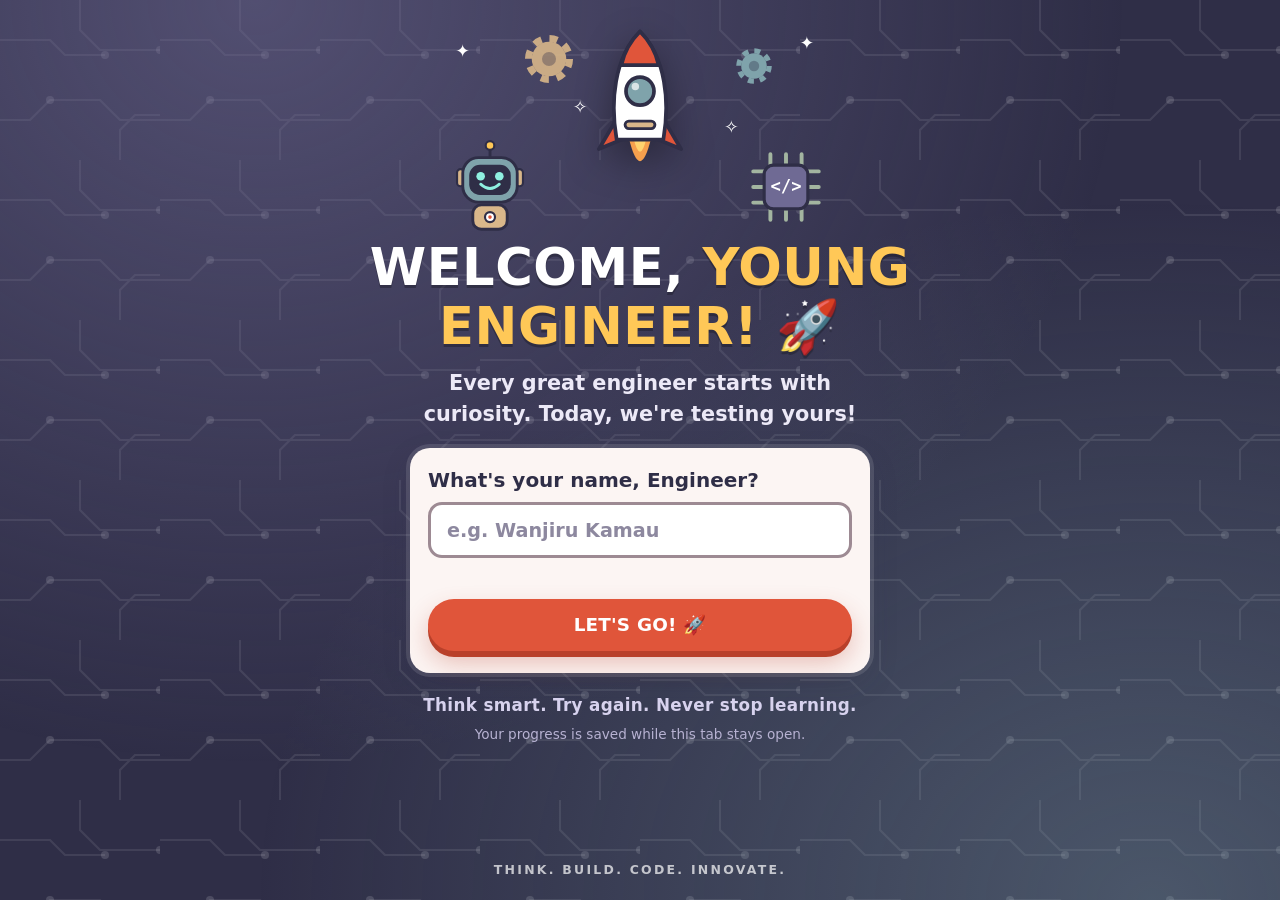
==== index.html @ 8635da1a "App here we go" ====
<!DOCTYPE html>
<html lang="en">
<head>
  <meta charset="utf-8">
  <meta name="viewport" content="width=device-width, initial-scale=1">
  <title>Young Engineers – The Code Quest</title>
  <meta name="description" content="Young Engineers: The Code Quest. An interactive coding adventure for Grade 7 students at West Nairobi School.">
  <meta name="theme-color" content="#2f2e47">
  <link rel="icon" type="image/svg+xml" href="assets/images/favicon.svg">
  <link rel="stylesheet" href="css/style.css">
</head>
<body data-view="welcome">
  <a class="skip-link" href="#main">Skip to the quest</a>

  <!-- Decorative background (hidden from screen readers) -->
  <div class="bg-decor" aria-hidden="true"></div>

  <header id="topbar" class="topbar" hidden></header>

  <main id="main" tabindex="-1">
    <div id="screen" class="screen"></div>
  </main>

  <footer class="site-foot">
    <span>THINK.</span> <span>BUILD.</span> <span>CODE.</span> <span>INNOVATE.</span>
  </footer>

  <div id="confetti" class="confetti" aria-hidden="true"></div>

  <noscript>
    <div class="noscript">The Code Quest needs JavaScript to run. Please turn it on in your browser and reload the page.</div>
  </noscript>

  <script src="js/questions.js" charset="utf-8"></script>
  <script src="js/quiz-engine.js" charset="utf-8"></script>
  <script src="js/art.js" charset="utf-8"></script>
  <script src="js/app.js" charset="utf-8"></script>
</body>
</html>
---- css/style.css ----
/* ==========================================================================
   Young Engineers – The Code Quest
   Design system: palette taken from the teacher's lesson slides
   (slate, dusty purple, gold, teal, sage, mauve on cream) plus a coral
   accent for calls to action.
   ========================================================================== */

:root {
  --ink: #2f2e47;
  --ink-soft: #4a4868;
  --purple: #6f6a94;
  --gold: #d9b78a;
  --teal: #7fa3ab;
  --sage: #a3b5a0;
  --mauve: #9d8a93;
  --cream: #fcf5f3;
  --white: #ffffff;

  --coral: #e0553a;
  --coral-dark: #b9402a;
  --sun: #ffc857;

  --good: #1b7f55;
  --good-bg: #e3f5ec;
  --good-line: #7fcfa6;
  --bad: #b3372f;
  --bad-bg: #fdeceb;
  --bad-line: #efb3ae;
  --hint: #7a4e00;
  --hint-bg: #fff3d1;
  --hint-line: #f2cf75;
  --info-bg: #ece9f7;
  --info-line: #c4bde6;

  --radius: 20px;
  --radius-sm: 14px;
  --shadow: 0 10px 30px rgba(47, 46, 71, 0.13);
  --shadow-sm: 0 4px 12px rgba(47, 46, 71, 0.12);

  --font: system-ui, -apple-system, "Segoe UI", Roboto, "Helvetica Neue", Arial, sans-serif;
  --font-display: "Trebuchet MS", "Segoe UI", system-ui, -apple-system, Roboto, Arial, sans-serif;
  --font-code: ui-monospace, "Cascadia Code", "SF Mono", Consolas, Menlo, "Liberation Mono", monospace;

  --circuit-light: url("data:image/svg+xml,%3Csvg xmlns='http://www.w3.org/2000/svg' width='160' height='160' viewBox='0 0 160 160'%3E%3Cg fill='none' stroke='%232f2e47' stroke-opacity='.06' stroke-width='2'%3E%3Cpath d='M0 40h50l15 15h40M80 0v30l20 20h60M0 120h30l20-20h50l20 20h40M120 160v-30l15-15h25'/%3E%3C/g%3E%3Cg fill='%232f2e47' fill-opacity='.08'%3E%3Ccircle cx='105' cy='55' r='4'/%3E%3Ccircle cx='50' cy='100' r='4'/%3E%3Ccircle cx='160' cy='50' r='4'/%3E%3C/g%3E%3C/svg%3E");
  --circuit-dark: url("data:image/svg+xml,%3Csvg xmlns='http://www.w3.org/2000/svg' width='160' height='160' viewBox='0 0 160 160'%3E%3Cg fill='none' stroke='%23ffffff' stroke-opacity='.09' stroke-width='2'%3E%3Cpath d='M0 40h50l15 15h40M80 0v30l20 20h60M0 120h30l20-20h50l20 20h40M120 160v-30l15-15h25'/%3E%3C/g%3E%3Cg fill='%23ffffff' fill-opacity='.14'%3E%3Ccircle cx='105' cy='55' r='4'/%3E%3Ccircle cx='50' cy='100' r='4'/%3E%3Ccircle cx='160' cy='50' r='4'/%3E%3C/g%3E%3C/svg%3E");
}

*, *::before, *::after { box-sizing: border-box; }

html { -webkit-text-size-adjust: 100%; }

body {
  margin: 0;
  min-height: 100vh;
  min-height: 100dvh;
  display: flex;
  flex-direction: column;
  font-family: var(--font);
  font-size: 1.05rem;
  line-height: 1.5;
  color: var(--ink);
  background: var(--cream);
  transition: background-color 0.4s ease;
}

body[data-view="welcome"] { background: var(--ink); color: var(--white); }

.bg-decor {
  position: fixed;
  inset: 0;
  z-index: 0;
  pointer-events: none;
  background-image: var(--circuit-light);
  background-size: 160px 160px;
}
body[data-view="welcome"] .bg-decor {
  background-image:
    radial-gradient(ellipse at 20% 0%, rgba(111, 106, 148, 0.55), transparent 60%),
    radial-gradient(ellipse at 90% 100%, rgba(127, 163, 171, 0.35), transparent 55%),
    var(--circuit-dark);
  background-size: auto, auto, 160px 160px;
}

h1, h2, h3 { font-family: var(--font-display); line-height: 1.15; margin: 0; }

:focus-visible { outline: 4px solid var(--sun); outline-offset: 3px; border-radius: 8px; }
body:not([data-view="welcome"]) :focus-visible { outline-color: var(--coral); }
main:focus { outline: none; }

.skip-link {
  position: absolute; left: 12px; top: -60px; z-index: 100;
  background: var(--white); color: var(--ink); padding: 10px 16px; border-radius: 10px; font-weight: 700;
}
.skip-link:focus { top: 12px; }

.screen {
  position: relative; z-index: 1;
  width: 100%;
  max-width: 760px;
  margin: 0 auto;
  padding: 18px 16px 28px;
}
main { flex: 1 0 auto; position: relative; z-index: 1; }

.screen-enter { animation: screenIn 0.4s ease both; }
@keyframes screenIn { from { opacity: 0; transform: translateY(14px); } to { opacity: 1; transform: none; } }

.site-foot {
  position: relative; z-index: 1;
  text-align: center; padding: 14px 12px 20px;
  font-family: var(--font-display); font-weight: 800; font-size: 0.78rem; letter-spacing: 0.18em;
  color: var(--purple);
}
.site-foot span:nth-child(2) { color: var(--teal); }
.site-foot span:nth-child(3) { color: var(--gold); }
.site-foot span:nth-child(4) { color: var(--mauve); }
body[data-view="welcome"] .site-foot span { color: rgba(255, 255, 255, 0.7); }

.noscript { position: relative; z-index: 5; padding: 20px; background: var(--sun); color: var(--ink); font-weight: 700; text-align: center; }

/* ---------- Buttons ---------- */
.btn {
  display: inline-flex; align-items: center; justify-content: center; gap: 0.5em;
  min-height: 52px; padding: 12px 26px;
  border: 0; border-radius: 999px;
  font: 800 1.15rem/1.1 var(--font-display);
  letter-spacing: 0.01em;
  cursor: pointer;
  color: var(--white); background: var(--coral);
  box-shadow: 0 6px 0 var(--coral-dark), 0 12px 24px rgba(185, 64, 42, 0.3);
  transition: transform 0.12s ease, box-shadow 0.12s ease, filter 0.2s;
  -webkit-tap-highlight-color: transparent;
}
.btn:hover:not(:disabled) { filter: brightness(1.06); }
.btn:active:not(:disabled) { transform: translateY(4px); box-shadow: 0 2px 0 var(--coral-dark), 0 6px 12px rgba(185, 64, 42, 0.3); }
.btn:disabled { background: #cfc9d6; color: #6c6880; box-shadow: 0 6px 0 #b4adbf; cursor: not-allowed; }
.btn--teal { background: var(--purple); box-shadow: 0 6px 0 #4b4770, 0 12px 24px rgba(75, 71, 112, 0.3); }
.btn--teal:active:not(:disabled) { box-shadow: 0 2px 0 #4b4770, 0 6px 12px rgba(75, 71, 112, 0.3); }
.btn--block { width: 100%; }
.btn--small { min-height: 40px; padding: 8px 16px; font-size: 0.95rem; box-shadow: 0 4px 0 var(--coral-dark); }
.btn--ghost {
  background: transparent; color: var(--ink-soft); box-shadow: none; border: 2px solid var(--mauve);
}
.btn--ghost:hover:not(:disabled) { background: rgba(157, 138, 147, 0.15); filter: none; }
.btn--ghost:active:not(:disabled) { transform: none; box-shadow: none; }

/* ---------- Top bar ---------- */
.topbar {
  position: sticky; top: 0; z-index: 20;
  background: rgba(252, 245, 243, 0.94);
  backdrop-filter: blur(8px);
  -webkit-backdrop-filter: blur(8px);
  border-bottom: 2px solid rgba(111, 106, 148, 0.18);
}
.topbar__inner { max-width: 760px; margin: 0 auto; padding: 10px 16px 12px; }
.topbar__row { display: flex; align-items: center; gap: 10px; }
.brand { display: flex; align-items: center; gap: 8px; font-family: var(--font-display); font-weight: 900; line-height: 1; }
.brand .art-brand { width: 38px; height: 38px; flex: none; }
.brand__text { display: flex; flex-direction: column; font-size: 0.82rem; letter-spacing: 0.08em; color: var(--ink); }
.brand__text small { font-size: 0.6rem; letter-spacing: 0.14em; color: var(--purple); font-weight: 800; margin-top: 3px; }
.topbar__spacer { flex: 1; }
.chip-name {
  max-width: 42vw; overflow: hidden; text-overflow: ellipsis; white-space: nowrap;
  background: var(--info-bg); border: 2px solid var(--info-line); color: var(--ink);
  border-radius: 999px; padding: 4px 12px; font-weight: 800; font-size: 0.9rem;
}
.topbar .btn--ghost { min-height: 36px; padding: 4px 12px; font-size: 0.85rem; border-width: 2px; }

.steps { list-style: none; display: grid; grid-template-columns: repeat(4, 1fr); gap: 8px; margin: 12px 0 0; padding: 0; }
.step { min-width: 0; }
.step__label {
  display: flex; align-items: center; gap: 6px; margin-bottom: 5px;
  font-size: 0.74rem; font-weight: 800; color: var(--ink-soft); white-space: nowrap; overflow: hidden;
}
.step__num {
  flex: none; width: 22px; height: 22px; border-radius: 50%;
  display: grid; place-items: center; font-size: 0.75rem;
  background: #e7e1ea; color: var(--ink-soft);
}
.step__title { overflow: hidden; text-overflow: ellipsis; display: none; }
.step.is-done .step__num { background: var(--good); color: #fff; }
.step.is-current .step__num { background: var(--coral); color: #fff; }
.step.is-current .step__label { color: var(--ink); }
.step__bar { height: 8px; border-radius: 99px; background: #e7e1ea; overflow: hidden; }
.step__fill { display: block; height: 100%; width: 0; border-radius: 99px; background: linear-gradient(90deg, var(--teal), var(--purple)); transition: width 0.6s cubic-bezier(.3, .9, .3, 1); }
.step.is-done .step__fill { background: linear-gradient(90deg, var(--sage), var(--good)); }
@media (min-width: 620px) { .step__title { display: inline; } }

/* ---------- Welcome ---------- */
.welcome { text-align: center; padding-top: 6px; }
.welcome__scene { position: relative; height: 210px; margin: 0 auto 4px; max-width: 420px; }
.welcome__scene .art-rocket { position: absolute; left: 50%; top: 0; width: 112px; margin-left: -56px; animation: rocketBob 3.2s ease-in-out infinite; filter: drop-shadow(0 10px 18px rgba(0, 0, 0, 0.35)); }
.welcome__scene .art-robot { position: absolute; left: 4%; bottom: 0; width: 86px; animation: bob 3.6s ease-in-out infinite; }
.welcome__scene .art-chip { position: absolute; right: 6%; bottom: 8px; width: 78px; animation: bob 4.2s ease-in-out infinite reverse; }
.welcome__scene .gear-a { position: absolute; left: 22%; top: 8px; width: 54px; opacity: 0.9; animation: spin 14s linear infinite; }
.welcome__scene .gear-b { position: absolute; right: 18%; top: 22px; width: 40px; animation: spin 10s linear infinite reverse; }
.welcome__scene .star { position: absolute; font-size: 1.1rem; animation: twinkle 2.4s ease-in-out infinite; }

.welcome h1 { font-size: clamp(2rem, 8.4vw, 3.2rem); font-weight: 900; letter-spacing: 0.01em; text-shadow: 0 3px 0 rgba(0, 0, 0, 0.25); }
.welcome h1 .hl { color: var(--sun); }
.welcome__lead { font-size: clamp(1.05rem, 3.6vw, 1.3rem); margin: 12px auto 18px; max-width: 30ch; color: #ece9f7; font-weight: 600; }

.name-card {
  background: var(--cream); color: var(--ink);
  border-radius: var(--radius); padding: 20px 18px 22px;
  max-width: 460px; margin: 0 auto;
  box-shadow: var(--shadow), 0 0 0 4px rgba(255, 255, 255, 0.12);
  text-align: left;
}
.name-card label { display: block; font: 900 1.25rem/1.2 var(--font-display); margin-bottom: 10px; }
.name-card input {
  width: 100%; min-height: 56px; padding: 10px 16px;
  font: 700 1.2rem var(--font);
  color: var(--ink); background: var(--white);
  border: 3px solid var(--mauve); border-radius: var(--radius-sm);
  transition: border-color 0.2s, box-shadow 0.2s;
}
.name-card input::placeholder { color: #8d889f; font-weight: 600; }
.name-card input:focus { outline: none; border-color: var(--purple); box-shadow: 0 0 0 5px rgba(111, 106, 148, 0.25); }
.name-card input[aria-invalid="true"] { border-color: var(--bad); background: var(--bad-bg); }
.name-card .field-error { min-height: 1.5em; margin: 8px 2px 10px; color: var(--bad); font-weight: 800; font-size: 0.95rem; }
.shake { animation: shake 0.4s ease; }
@keyframes shake { 20%, 60% { transform: translateX(-8px); } 40%, 80% { transform: translateX(8px); } }
.welcome__tag { margin: 20px 0 0; font-weight: 800; letter-spacing: 0.02em; color: #d7d2ee; }
.welcome__note { margin: 6px 0 0; font-size: 0.85rem; color: #b7b2d2; }

/* ---------- Question card ---------- */
.page-head { display: flex; align-items: center; gap: 12px; margin: 4px 0 14px; }
.page-head__icon { font-size: 2rem; flex: none; width: 54px; height: 54px; display: grid; place-items: center; border-radius: 16px; background: var(--white); box-shadow: var(--shadow-sm); }
.page-head__section { font-size: 0.78rem; font-weight: 900; letter-spacing: 0.12em; color: var(--purple); text-transform: uppercase; }
.page-head__title { font-size: 1.35rem; font-weight: 900; }

.card {
  background: var(--white); border-radius: var(--radius); box-shadow: var(--shadow);
  padding: 20px 18px 22px; border: 2px solid rgba(111, 106, 148, 0.12);
}
.card__meta { display: flex; align-items: center; justify-content: space-between; gap: 10px; flex-wrap: wrap; margin-bottom: 12px; }
.concept {
  background: var(--info-bg); color: var(--ink); border: 2px solid var(--info-line);
  border-radius: 999px; padding: 3px 12px; font-weight: 800; font-size: 0.85rem;
}
.qcount { font-weight: 800; color: var(--ink-soft); font-size: 0.9rem; }
.prompt { font-size: clamp(1.2rem, 4.4vw, 1.5rem); font-weight: 900; margin-bottom: 14px; }

.code {
  margin: 0 0 16px; padding: 14px 16px; border-radius: var(--radius-sm);
  background: var(--ink); color: #e9fbf7; border-left: 6px solid var(--teal);
  font: 600 1.05rem/1.55 var(--font-code); overflow-x: auto; white-space: pre; tab-size: 4;
}

.options { display: grid; gap: 10px; margin: 0 0 14px; padding: 0; border: 0; }
.opt {
  position: relative; display: flex; align-items: center; gap: 12px; text-align: left; width: 100%;
  min-height: 58px; padding: 10px 14px;
  font: 700 1.05rem/1.35 var(--font); color: var(--ink);
  background: var(--cream); border: 3px solid #d9d2df; border-radius: var(--radius-sm);
  cursor: pointer; transition: transform 0.12s ease, border-color 0.15s, background-color 0.15s, box-shadow 0.15s;
  -webkit-tap-highlight-color: transparent;
}
.opt--code .opt__text { font-family: var(--font-code); font-weight: 700; font-size: 1rem; word-break: break-word; }
.opt__badge {
  flex: none; width: 34px; height: 34px; border-radius: 10px; display: grid; place-items: center;
  font: 900 1rem var(--font-display); background: #e7e1ea; color: var(--ink-soft);
  transition: background-color 0.15s, color 0.15s;
}
.opt__text { flex: 1; min-width: 0; }
.opt__mark { flex: none; font-size: 1.25rem; font-weight: 900; }
.opt:hover:not(:disabled):not(.is-selected) { border-color: var(--purple); background: #f5f1fa; transform: translateY(-1px); }
.opt.is-selected { border-color: var(--purple); background: var(--info-bg); box-shadow: 0 0 0 4px rgba(111, 106, 148, 0.22); }
.opt.is-selected .opt__badge { background: var(--purple); color: #fff; }
.opt.is-tried { border-color: var(--bad-line); background: var(--bad-bg); color: #7d5552; cursor: not-allowed; }
.opt.is-tried .opt__text { text-decoration: line-through; text-decoration-thickness: 2px; }
.opt.is-tried .opt__badge { background: var(--bad); color: #fff; }
.opt.is-tried .opt__mark { color: var(--bad); }
.opt.is-correct { border-color: var(--good); background: var(--good-bg); box-shadow: 0 0 0 4px rgba(27, 127, 85, 0.2); }
.opt.is-correct .opt__badge { background: var(--good); color: #fff; }
.opt.is-correct .opt__mark { color: var(--good); }
.opt.is-dim { opacity: 0.55; cursor: default; }
.opt:disabled { cursor: default; }
.opt.pop { animation: pop 0.45s ease; }
@keyframes pop { 40% { transform: scale(1.03); } 100% { transform: scale(1); } }

.tries { display: flex; align-items: center; gap: 8px; margin: 0 0 12px; font-size: 0.88rem; font-weight: 800; color: var(--ink-soft); }
.tries__dots { display: inline-flex; gap: 6px; }
.tries__dot { width: 16px; height: 16px; border-radius: 50%; background: #e7e1ea; border: 2px solid #cfc7d6; }
.tries__dot.is-used { background: var(--bad); border-color: var(--bad); }
.tries__dot.is-won { background: var(--good); border-color: var(--good); }

.feedback { margin: 0 0 14px; }
.fb {
  display: grid; grid-template-columns: 62px 1fr; gap: 12px; align-items: start;
  border-radius: var(--radius-sm); padding: 12px 14px; border: 3px solid;
  animation: fbIn 0.35s ease both;
}
@keyframes fbIn { from { opacity: 0; transform: translateY(8px) scale(0.98); } to { opacity: 1; transform: none; } }
.fb .art-robot { width: 58px; height: auto; }
.fb--good { background: var(--good-bg); border-color: var(--good-line); }
.fb--hint { background: var(--hint-bg); border-color: var(--hint-line); }
.fb--reveal { background: var(--info-bg); border-color: var(--info-line); }
.fb--warn { background: var(--hint-bg); border-color: var(--hint-line); grid-template-columns: 1fr; }
.fb__msg { font: 900 1.15rem/1.25 var(--font-display); margin: 2px 0 6px; }
.fb--good .fb__msg { color: var(--good); }
.fb--hint .fb__msg, .fb--warn .fb__msg { color: var(--hint); }
.fb--reveal .fb__msg { color: var(--ink); }
.fb p { margin: 6px 0 0; font-size: 1rem; }
.fb__label { display: block; font-weight: 900; font-size: 0.78rem; letter-spacing: 0.08em; text-transform: uppercase; color: var(--ink-soft); margin-top: 8px; }
.fb code, .answer-line code { font-family: var(--font-code); font-weight: 700; background: rgba(47, 46, 71, 0.08); padding: 1px 6px; border-radius: 6px; }
.answer-line { font-weight: 800; }

.actions { display: flex; justify-content: flex-end; }
.actions .btn { min-width: 220px; }
@media (max-width: 520px) { .actions .btn { width: 100%; min-width: 0; } }

/* ---------- Page results & final ---------- */
.result { text-align: center; padding-top: 6px; }
.result__stage { position: relative; display: grid; place-items: center; margin: 4px auto 6px; width: 100%; max-width: 340px; }
.ring { position: relative; width: 190px; height: 190px; }
.ring svg { width: 100%; height: 100%; transform: rotate(-90deg); }
.ring__track { fill: none; stroke: #e7e1ea; stroke-width: 14; }
.ring__value { fill: none; stroke: var(--coral); stroke-width: 14; stroke-linecap: round; transition: stroke-dashoffset 1.3s cubic-bezier(.25, .9, .3, 1); }
.ring--perfect .ring__value { stroke: var(--good); }
.ring--keepgoing .ring__value { stroke: var(--purple); }
.ring__num {
  position: absolute; inset: 0; display: grid; place-content: center; text-align: center;
  font: 900 3.2rem/1 var(--font-display); color: var(--ink);
}
.ring__num small { display: block; font-size: 1.05rem; font-weight: 800; color: var(--ink-soft); margin-top: 4px; }
.result__mascot { position: absolute; right: -6px; bottom: -6px; width: 84px; }
.result__mascot.art-rocket, .result__mascot .art-rocket { width: 70px; }
.result h2 { font-size: clamp(1.5rem, 6vw, 2.2rem); font-weight: 900; margin: 14px 0 6px; }
.result h2.is-perfect { color: var(--good); }
.result__sub { margin: 0 auto 18px; max-width: 34ch; color: var(--ink-soft); font-weight: 600; }

.recap { list-style: none; margin: 0 auto 20px; padding: 0; max-width: 460px; display: grid; gap: 8px; text-align: left; }
.recap li { display: flex; align-items: center; gap: 10px; background: var(--white); border-radius: 12px; padding: 8px 12px; box-shadow: var(--shadow-sm); font-weight: 700; }
.recap__icon { flex: none; font-size: 1.15rem; }
.recap__concept { flex: 1; min-width: 0; }
.recap__tag { flex: none; font-size: 0.78rem; font-weight: 800; padding: 2px 10px; border-radius: 99px; }
.recap__tag--good { background: var(--good-bg); color: var(--good); }
.recap__tag--learn { background: var(--info-bg); color: var(--ink); }
.result .btn { margin-top: 4px; }

.final__headline { font-size: clamp(1.7rem, 7vw, 2.6rem); font-weight: 900; margin: 6px 0 4px; word-break: break-word; }
.final__headline .nm { color: var(--coral); }
.final__sub { font-size: 1.15rem; font-weight: 700; color: var(--ink-soft); margin: 0 0 8px; }
.final__stats { display: flex; justify-content: center; gap: 14px; flex-wrap: wrap; margin: 6px 0 18px; }
.stat { background: var(--white); border-radius: var(--radius-sm); padding: 10px 20px; box-shadow: var(--shadow-sm); min-width: 120px; }
.stat b { display: block; font: 900 1.9rem/1.1 var(--font-display); color: var(--ink); }
.stat span { font-weight: 800; font-size: 0.82rem; color: var(--ink-soft); letter-spacing: 0.05em; text-transform: uppercase; }
.pagebars { list-style: none; margin: 0 auto 16px; padding: 0; max-width: 500px; display: grid; gap: 10px; text-align: left; }
.pagebars li { background: var(--white); border-radius: 14px; padding: 10px 14px 12px; box-shadow: var(--shadow-sm); }
.pagebars__top { display: flex; justify-content: space-between; gap: 10px; font-weight: 800; margin-bottom: 6px; }
.pagebars__top small { display: block; font-size: 0.72rem; letter-spacing: 0.1em; color: var(--purple); }
.pagebars__score { font: 900 1.2rem var(--font-display); white-space: nowrap; }
.pagebars__bar { height: 12px; border-radius: 99px; background: #e7e1ea; overflow: hidden; }
.pagebars__bar span { display: block; height: 100%; width: 0; border-radius: 99px; background: linear-gradient(90deg, var(--teal), var(--purple)); transition: width 1.1s cubic-bezier(.25, .9, .3, 1); }
.final__message { background: var(--info-bg); border: 3px solid var(--info-line); border-radius: var(--radius-sm); padding: 14px 16px; max-width: 500px; margin: 0 auto 14px; font-weight: 700; }
.final__note { max-width: 500px; margin: 0 auto 18px; font-size: 0.92rem; color: var(--ink-soft); background: var(--hint-bg); border: 2px dashed var(--hint-line); border-radius: 12px; padding: 10px 14px; }
.final__btns { display: flex; justify-content: center; gap: 12px; flex-wrap: wrap; }

/* ---------- Confetti (CSS only, light on low-powered devices) ---------- */
.confetti { position: fixed; inset: 0; z-index: 60; pointer-events: none; overflow: hidden; }
.confetti i {
  position: absolute; top: -24px; display: block; will-change: transform, opacity;
  animation: fall linear forwards;
}
@keyframes fall {
  0% { transform: translate3d(0, 0, 0) rotate(0deg); opacity: 1; }
  85% { opacity: 1; }
  100% { transform: translate3d(var(--drift, 0px), 108vh, 0) rotate(var(--spin, 540deg)); opacity: 0; }
}
.launch {
  position: fixed; left: 50%; bottom: -200px; z-index: 61; width: 90px; margin-left: -45px; pointer-events: none;
  animation: launch 2.2s ease-in forwards;
}
@keyframes launch { 0% { transform: translateY(0) scale(0.9); } 20% { transform: translateY(-30px) scale(1); } 100% { transform: translateY(-130vh) scale(1.15); } }

/* ---------- Mascot / decor animations ---------- */
@keyframes bob { 0%, 100% { transform: translateY(0); } 50% { transform: translateY(-9px); } }
@keyframes rocketBob { 0%, 100% { transform: translateY(0) rotate(-3deg); } 50% { transform: translateY(-12px) rotate(3deg); } }
@keyframes spin { to { transform: rotate(360deg); } }
@keyframes twinkle { 0%, 100% { opacity: 0.25; transform: scale(0.8); } 50% { opacity: 1; transform: scale(1.15); } }
.rocket-flame { transform-origin: 60px 122px; animation: flame 0.3s ease-in-out infinite alternate; }
@keyframes flame { from { transform: scaleY(0.85); } to { transform: scaleY(1.15); } }
.robot-antenna { animation: blink 1.6s ease-in-out infinite; }
@keyframes blink { 50% { fill: #e0553a; } }
.bounce { animation: bob 1.2s ease-in-out infinite; }
.wiggle { animation: wiggle 0.9s ease-in-out infinite; transform-origin: 50% 90%; }
@keyframes wiggle { 0%, 100% { transform: rotate(-6deg); } 50% { transform: rotate(6deg); } }

/* ---------- Small screens ---------- */
@media (max-width: 380px) {
  .screen { padding-left: 12px; padding-right: 12px; }
  .card { padding: 16px 14px 18px; }
  .brand__text small { display: none; }
  .welcome__scene { height: 190px; }
}

/* ---------- Respect "reduce motion" settings ---------- */
@media (prefers-reduced-motion: reduce) {
  *, *::before, *::after { animation-duration: 0.01ms !important; animation-iteration-count: 1 !important; transition-duration: 0.01ms !important; }
  .confetti, .launch { display: none; }
}

/* ---------- Utilities added for accessibility and notices ---------- */
.sr-only {
  position: absolute; width: 1px; height: 1px; margin: -1px; padding: 0; overflow: hidden;
  clip: rect(0, 0, 0, 0); white-space: nowrap; border: 0;
}
.toast {
  position: fixed; left: 50%; top: 14px; z-index: 80; transform: translateX(-50%);
  max-width: calc(100vw - 24px); padding: 10px 18px; border-radius: 999px;
  background: var(--ink); color: #fff; font-weight: 800; box-shadow: var(--shadow);
  animation: toastIn 0.35s ease both;
}
.toast--out { opacity: 0; transition: opacity 0.5s ease; }
@keyframes toastIn { from { opacity: 0; transform: translate(-50%, -12px); } to { opacity: 1; transform: translate(-50%, 0); } }

/* ---------- Layout polish ---------- */
.page-head__section { margin-bottom: 3px; }
.chip-name { max-width: 46vw; }
@media (min-width: 480px) { .chip-name::before { content: "🧑‍💻 "; } }

/* Phones: logo mark only in the top bar so the student's full name fits */
.chip-name { flex: 0 1 auto; min-width: 0; }
@media (max-width: 459px) {
  .brand__text {
    position: absolute; width: 1px; height: 1px; overflow: hidden;
    clip: rect(0, 0, 0, 0); white-space: nowrap; /* still read by screen readers */
  }
  .chip-name { max-width: none; }
  .topbar__spacer { flex: 1 1 0; }
}
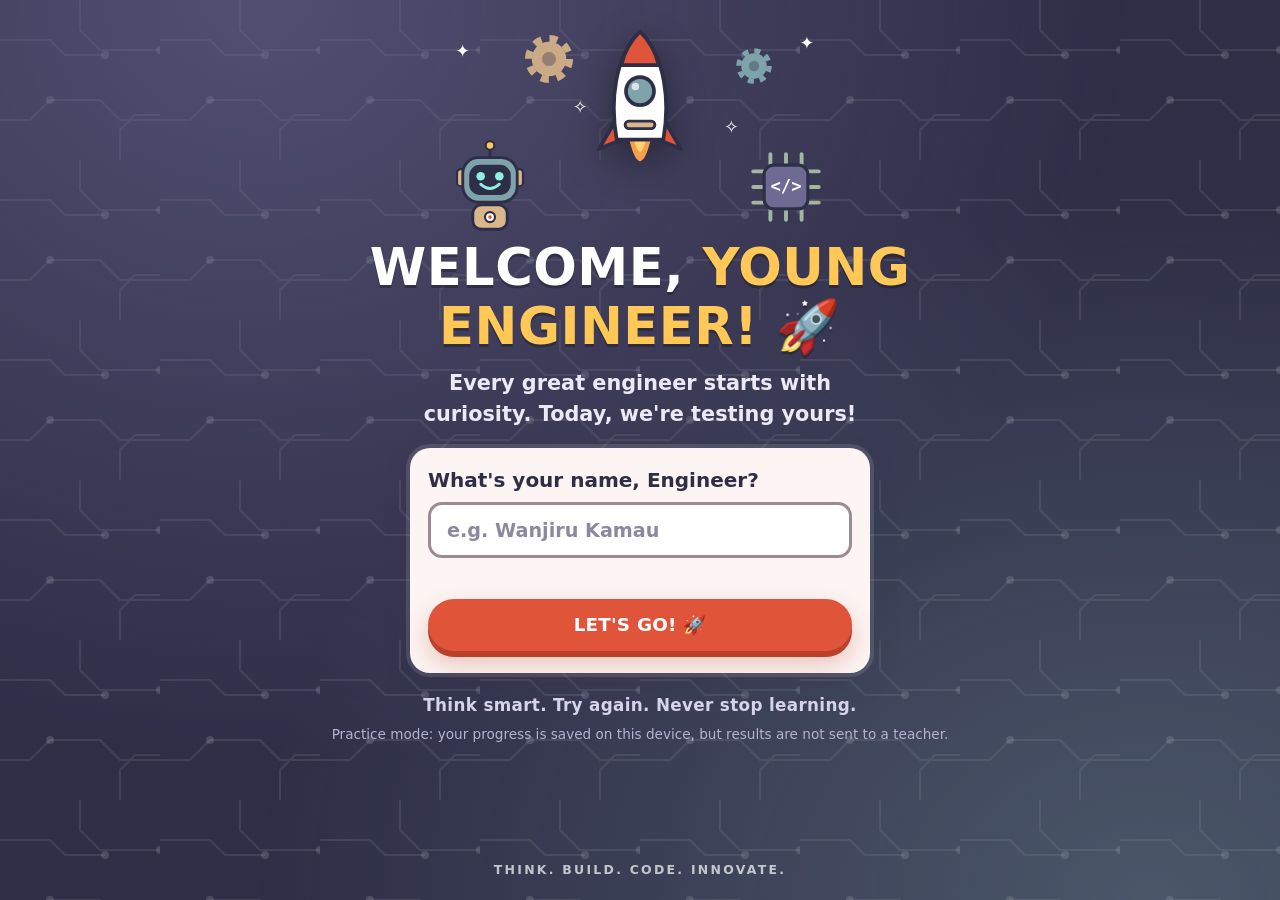
==== commit ce7e3e64: "App here we go newOne" ====
--- a/index.html
+++ b/index.html
@@ -32,7 +32,9 @@
   </noscript>
 
   <script src="js/questions.js" charset="utf-8"></script>
+  <script src="js/config.js" charset="utf-8"></script>
   <script src="js/quiz-engine.js" charset="utf-8"></script>
+  <script src="js/results.js" charset="utf-8"></script>
   <script src="js/art.js" charset="utf-8"></script>
   <script src="js/app.js" charset="utf-8"></script>
 </body>
--- a/css/style.css
+++ b/css/style.css
@@ -431,3 +431,48 @@
   .chip-name { max-width: none; }
   .topbar__spacer { flex: 1 1 0; }
 }
+
+/* ---------- Phase 1.5 additions: multi-select, points, resume, retake, results ---------- */
+/* Multi-select: square letter badges (round = pick one, square = pick several) and a small counter */
+.opt--multi .opt__badge { border-radius: 8px; }
+.pick-note { margin: 0 0 10px; font-size: 0.9rem; font-weight: 800; color: var(--purple); }
+
+/* Welcome back */
+.choice-card { display: grid; gap: 12px; }
+.choice-card .field-error { min-height: 0; margin: 0; }
+.linkbtn {
+  background: none; border: 0; padding: 8px 6px; min-height: 40px; cursor: pointer;
+  font: 800 0.92rem var(--font); text-decoration: underline; text-underline-offset: 3px; color: var(--purple);
+}
+.linkbtn:hover { color: var(--coral); }
+.welcome .linkbtn { color: #d9d4f0; }
+.welcome .linkbtn:hover { color: var(--sun); }
+
+/* Page result */
+.contrib { margin: 0 0 14px; font-weight: 800; color: var(--ink-soft); }
+.contrib b { font: 900 1.4rem var(--font-display); color: var(--ink); }
+
+/* Final results */
+.pagebars__sub { margin: -2px 0 6px; font-size: 0.82rem; font-weight: 800; color: var(--ink-soft); }
+.final__counts { margin: -6px auto 14px; max-width: 500px; font-size: 0.9rem; font-weight: 800; color: var(--ink-soft); }
+.retake-card, .compare {
+  max-width: 500px; margin: 0 auto 16px; text-align: left;
+  background: var(--white); border: 3px solid var(--info-line); border-radius: var(--radius-sm);
+  padding: 14px 16px; box-shadow: var(--shadow-sm); font-weight: 700;
+}
+.retake-card p { margin: 0 0 10px; }
+.retake-card__final { background: var(--hint-bg); border: 2px dashed var(--hint-line); color: var(--hint); border-radius: 12px; padding: 8px 12px; font-size: 0.92rem; }
+.retake-card .field-error { margin: 8px 0 0; color: var(--bad); font-weight: 800; }
+.compare__row { display: flex; justify-content: space-between; align-items: baseline; gap: 12px; padding: 7px 0; border-bottom: 2px solid #eee8f2; }
+.compare__row:last-child { border-bottom: 0; }
+.compare__row b { font: 900 1.1rem var(--font-display); text-align: right; }
+.compare__row--diff.is-up b { color: var(--good); }
+.compare__row--diff.is-down b { color: var(--bad); }
+.compare__row--best { background: var(--info-bg); margin: 4px -8px -6px; padding: 8px; border-radius: 10px; }
+
+/* Result-saving status */
+.submit { max-width: 500px; margin: 0 auto 16px; padding: 10px 14px; border-radius: 12px; font-size: 0.92rem; font-weight: 800; border: 2px solid var(--info-line); background: var(--info-bg); color: var(--ink); }
+.submit--ok { background: var(--good-bg); border-color: var(--good-line); color: var(--good); }
+.submit--warn { background: var(--hint-bg); border: 2px dashed var(--hint-line); color: var(--hint); }
+.submit--bad { background: var(--bad-bg); border-color: var(--bad-line); color: var(--bad); }
+.submit .btn { margin-top: 10px; }
